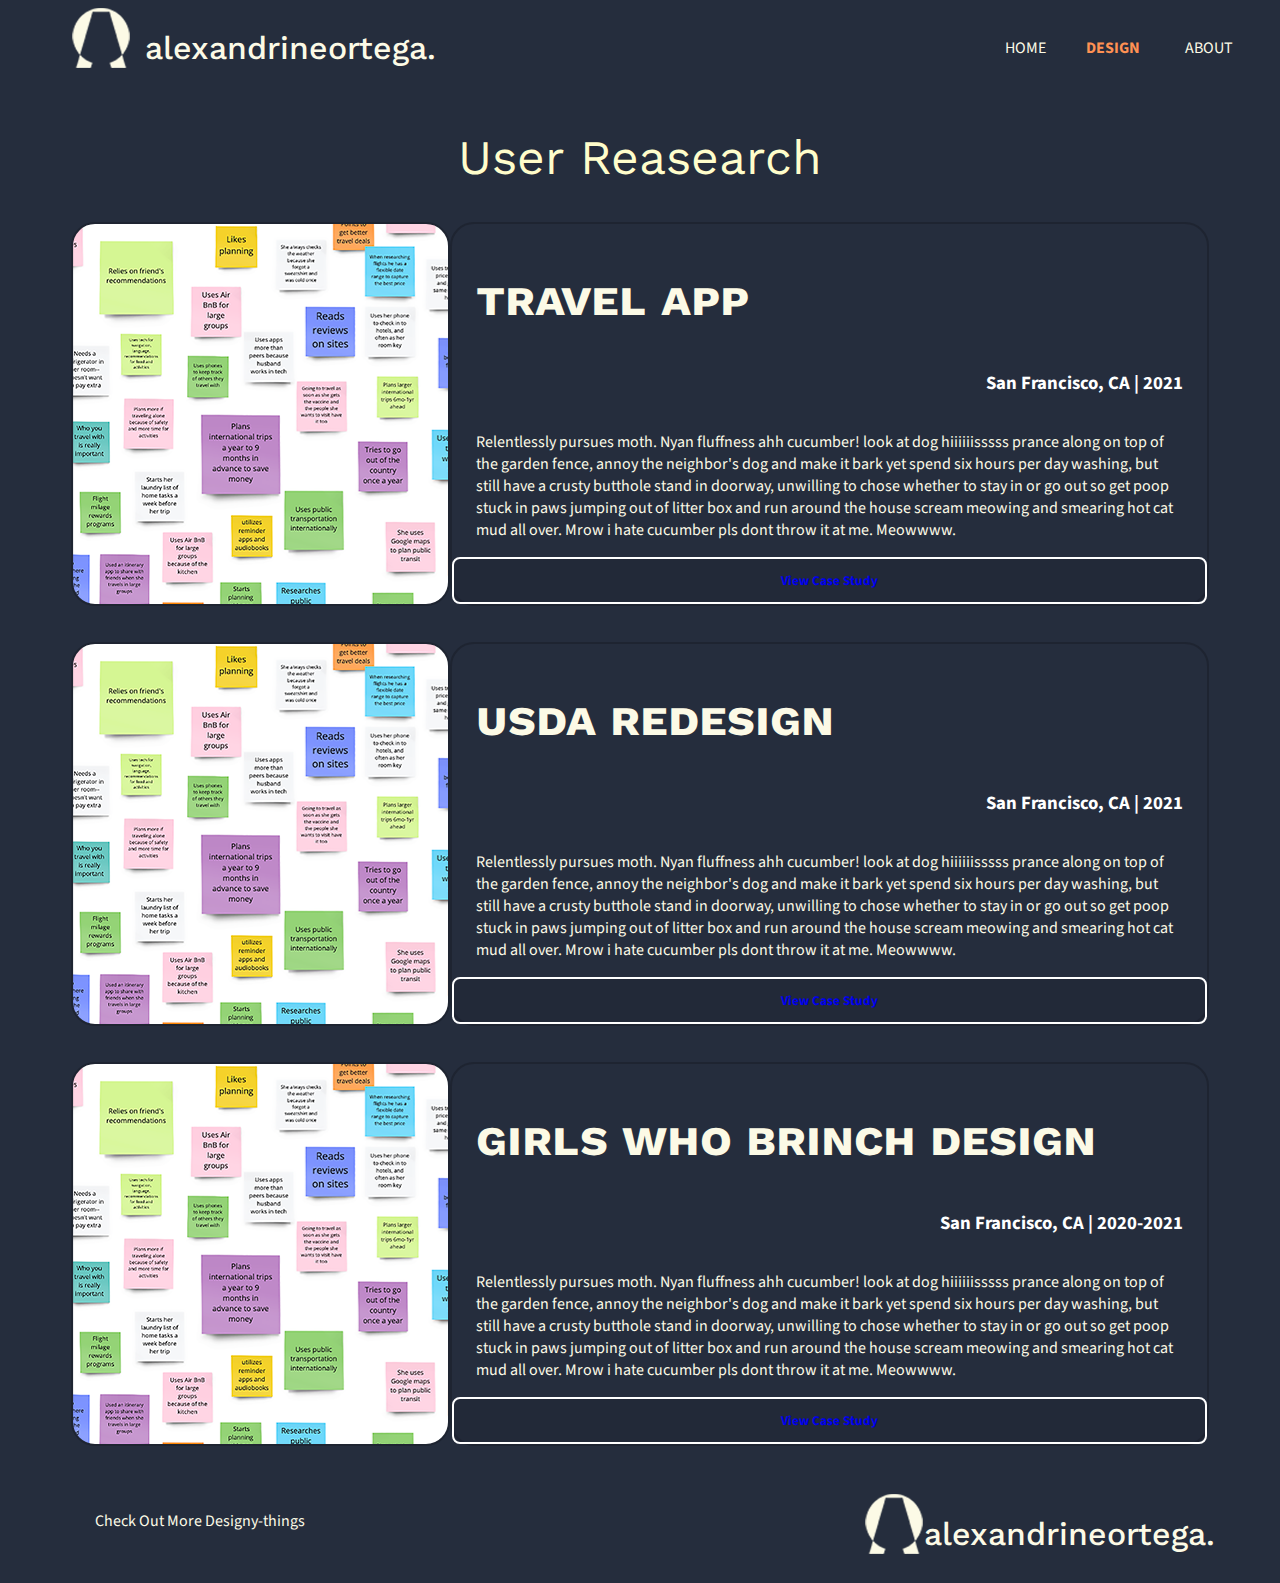
==== work/my_work.html @ 806c9ca7 "updates foldering" ====
<!DOCTYPE html>
<html lang="en">
    <head>
        <meta charset="UTF-8">
        <meta name="viewport" content="width=device-width, initial-scale=1.0">
        <link href="style.css" rel="stylesheet" type="text/css">
        <link rel="preconnect" href="https://fonts.googleapis.com">
        <link rel="preconnect" href="https://fonts.gstatic.com" crossorigin>
        <link href="https://fonts.googleapis.com/css2?family=Source+Sans+Pro:ital,wght@0,200;0,300;0,400;0,600;0,700;0,900;1,200;1,300;1,400;1,600;1,700;1,900&display=swap" rel="stylesheet">
        <link rel="preconnect" href="https://fonts.googleapis.com">
        <link rel="preconnect" href="https://fonts.gstatic.com" crossorigin>
        <link href="https://fonts.googleapis.com/css2?family=Source+Sans+Pro:ital,wght@0,200;0,300;0,400;0,600;0,700;0,900;1,200;1,300;1,400;1,600;1,700;1,900&family=Work+Sans:ital,wght@0,100;0,200;0,300;0,400;0,500;0,600;0,700;0,800;0,900;1,100;1,200;1,300;1,400;1,500;1,600;1,700;1,800;1,900&display=swap" rel="stylesheet">
            <title>My Work Page</title>
    </head>

    <body>
        <nav id="navBar">
            <div class="logo">
                <img src="../images/lo_logo_2021_white-05.png">
            </div>
            <h1>alexandrineortega.</h1>
            <div id="navSpace"></div>
            <div id="navigation">
                <p>HOME</p>
                <p class="highlight">DESIGN</p>
                <p>ABOUT</p>
            </div>
        </nav> 
        <div class="sectionTitle">User Reasearch</div>
        <section class= "skillGrid">
            <div class= "projectImg1 skillGridArea"> </div>
            <div id="ux" class="skillGridArea">
                <h2>travel app</h2>
                <h3>San Francisco, CA | 2021</h3>
                <p>Relentlessly pursues moth. Nyan fluffness ahh cucumber! look at dog hiiiiiisssss prance along on top of the garden fence, annoy the neighbor's dog and make it bark yet spend six hours per day washing, but still have a crusty butthole stand in doorway, unwilling to chose whether to stay in or go out so get poop stuck in paws jumping out of litter box and run around the house scream meowing and smearing hot cat mud all over. Mrow i hate cucumber pls dont throw it at me. Meowwww.</p>
                <button><a href="work/my_work.html">View Case Study</a></button>
            </div>
            <div class= "projectImg2 skillGridArea"> </div>
            <div id="ui" class="skillGridArea">
                <!--<div class="contentFrame"></div>-->
                    <h2>usda redesign</h2>
                    <h3>San Francisco, CA | 2021</h3>
                    <p>Relentlessly pursues moth. Nyan fluffness ahh cucumber! look at dog hiiiiiisssss prance along on top of the garden fence, annoy the neighbor's dog and make it bark yet spend six hours per day washing, but still have a crusty butthole stand in doorway, unwilling to chose whether to stay in or go out so get poop stuck in paws jumping out of litter box and run around the house scream meowing and smearing hot cat mud all over. Mrow i hate cucumber pls dont throw it at me. Meowwww.</p>
                    <button><a href="work/my_work.html">View Case Study</a></button>
            </div>
            <div class= "projectImg3 skillGridArea"> </div>
            <div id="gd" class="skillGridArea">
                <!--<div class="contentFrame"></div>-->
                    <h2>girls who brinch design</h2>
                    <h3>San Francisco, CA | 2020-2021</h3>
                    <p>Relentlessly pursues moth. Nyan fluffness ahh cucumber! look at dog hiiiiiisssss prance along on top of the garden fence, annoy the neighbor's dog and make it bark yet spend six hours per day washing, but still have a crusty butthole stand in doorway, unwilling to chose whether to stay in or go out so get poop stuck in paws jumping out of litter box and run around the house scream meowing and smearing hot cat mud all over. Mrow i hate cucumber pls dont throw it at me. Meowwww.</p>
                    <button><a href="work/my_work.html">View Case Study</a></button>
            </div>
        </section>
    </body>

    <footer id="footerBar">
        <div id="footerMore">
            <p>Check Out More Designy-things</p>
        </div>
        <div id="footerSpace"></div>
        <div class="logo">
            <img src="../images/lo_logo_2021_white-05.png">
        </div>
        <h1>alexandrineortega.</h1>
    </footer> 
</html>
---- work/style.css ----
/*Navigation CSS*/
#navBar {
    display: flex;
    flex-direction: row;
    margin: 0px 5%;
}

.logo {
    width: 8%;
    align-items: center;
}

#navBar h1 {
    width: 25%;
    font-weight: 500;
}

#navigation {
    display: flex;
    width: 20%;
    align-items: center;
    justify-content: space-evenly;
}

#navSpace {
    display: flex;
    justify-content: flex-end;
    align-items: center;
    width: 60%; 
}

#navigation p {
    display: flex;
    justify-content: flex-end;
    align-items: center;
    width: 20%;
    font-family: 'Source Sans Pro', sans-serif;
}

.highlight {
    color:#FF9153;
    font-weight: 700;
}

/*Typography CSS*/
.sectionTitle {
    font-family: 'Work Sans', sans-serif;
    font-size: 48px;
    color: #FFFDCB;
    text-align: center;
    margin-top: 40px;
    padding-bottom: 24px;
}
h1 {
    font-family: 'Work Sans', sans-serif;
    color: #FCFAE6;
}
h2 {
    font-family: 'Work Sans', sans-serif;
    font-variant: small-caps;
    font-size: 48px;
    margin-top: 0px;
    margin-bottom: 0px;
    color: #FCFAE6;
    text-align: left;
    padding: 24px;
}
h3 {
    font-family: 'Source Sans Pro', sans-serif;
    color: #FFFFFF;
    text-align: right;
    padding-left: 24px;
    padding-right: 24px;
}
p {
    font-family: 'Source Sans Pro', sans-serif;
    color: #FCFAE6;
    padding-left: 24px;
    padding-right: 24px;
}

/*Background CSS*/
body {
    background-color: #252D3D;
}

/*Button + Anchor CSS*/
button {
    padding: 12px;
    font-family: 'Source Sans Pro', sans-serif;
    font-weight: bolder;
    color: #ffffff;
    background-color: rgb(30, 36, 49,0.40); /* my black */
    border-radius: 8px;
    border: 2px solid #ffffff;
    transition-duration: 0.4s;
    display: inline-block; /*I cant get my buttons to align center. I did some research and tried a bunch of different things and nothing worked- help?*/
}

button:hover{
    background-color: #FF9153; /* nara */
  color: white;
  display: inline-block;
}

/* unvisited link */
a:link {
    text-decoration: none;
}

/* visited link */
a:visited {
    color: #FCFAE6;
    text-decoration: none;
}
  
/* mouse over link */
a:hover {
    color: white;
}

/* selected link */
  a:active {
    color: #FCFAE6;
    text-decoration: none;
}

/*Main Section CSS*/
.skillGrid {
    margin: 12px 5%;
    display: grid;
    grid-template-rows: 420px 420px 420px;
    grid-template-columns: 1fr 2fr;
    grid-template-areas:
        "projectImg1 ux"
        "projectImg2 ui"
        "projectImg3 gd"
    ;
}

.skillGridArea {
    display: grid;
    align-content: end;
    margin-block-end: 36px;
    border-radius: 24px;
    border: 2px solid #1E2431;
}
/*I want my images to sit to the left of the text, but it doesnt show how I want it when I place it here and also <imc src> in html. Help!*/
.projectImg1 {
    grid-area: projectImg1;
    background-image: url("../images/user_research_cropped.png");
}
.projectImg2 {
    grid-area: projectImg2;
    background-image: url("../images/user_research_cropped.png");
}
.projectImg3 {
    grid-area: projectImg3;
    background-image: url("../images/user_research_cropped.png");
}
#ux {
    grid-area: ux;
}

#ui {
    grid-area: ui;
}

#gd {
    grid-area: gd;
}

/*Footer CSS*/
#footerBar {
    display: flex;
    flex-direction: row;
    margin: 0px 5%;
}

#footerBar h1 {
    width: 25%;
    font-weight: 500;
}

#footerMore p {
    display: flex;
    justify-content: left;
    align-items: center;
    width: 175%;
    font-family: 'Source Sans Pro', sans-serif;
}

#footerSpace {
    display: flex;
    justify-content: flex-end;
    align-items: center;
    width: 100%; 
}

/* RWD @ media tags*/
@media only screen and (max-width: 1000px) {
    #navigation {
        display: none;
    }
}

@media only screen and (max-width: 600px) {
    #sectionTitle {
        position: static;
        margin: 20px;
    }
    #skillGrid {
        grid-template-rows: 300px 300px 300px;
        grid-template-columns: 1fr;
        grid-template-areas:
            "ux"
            "ui"
            "gd"
        ;
    }
}
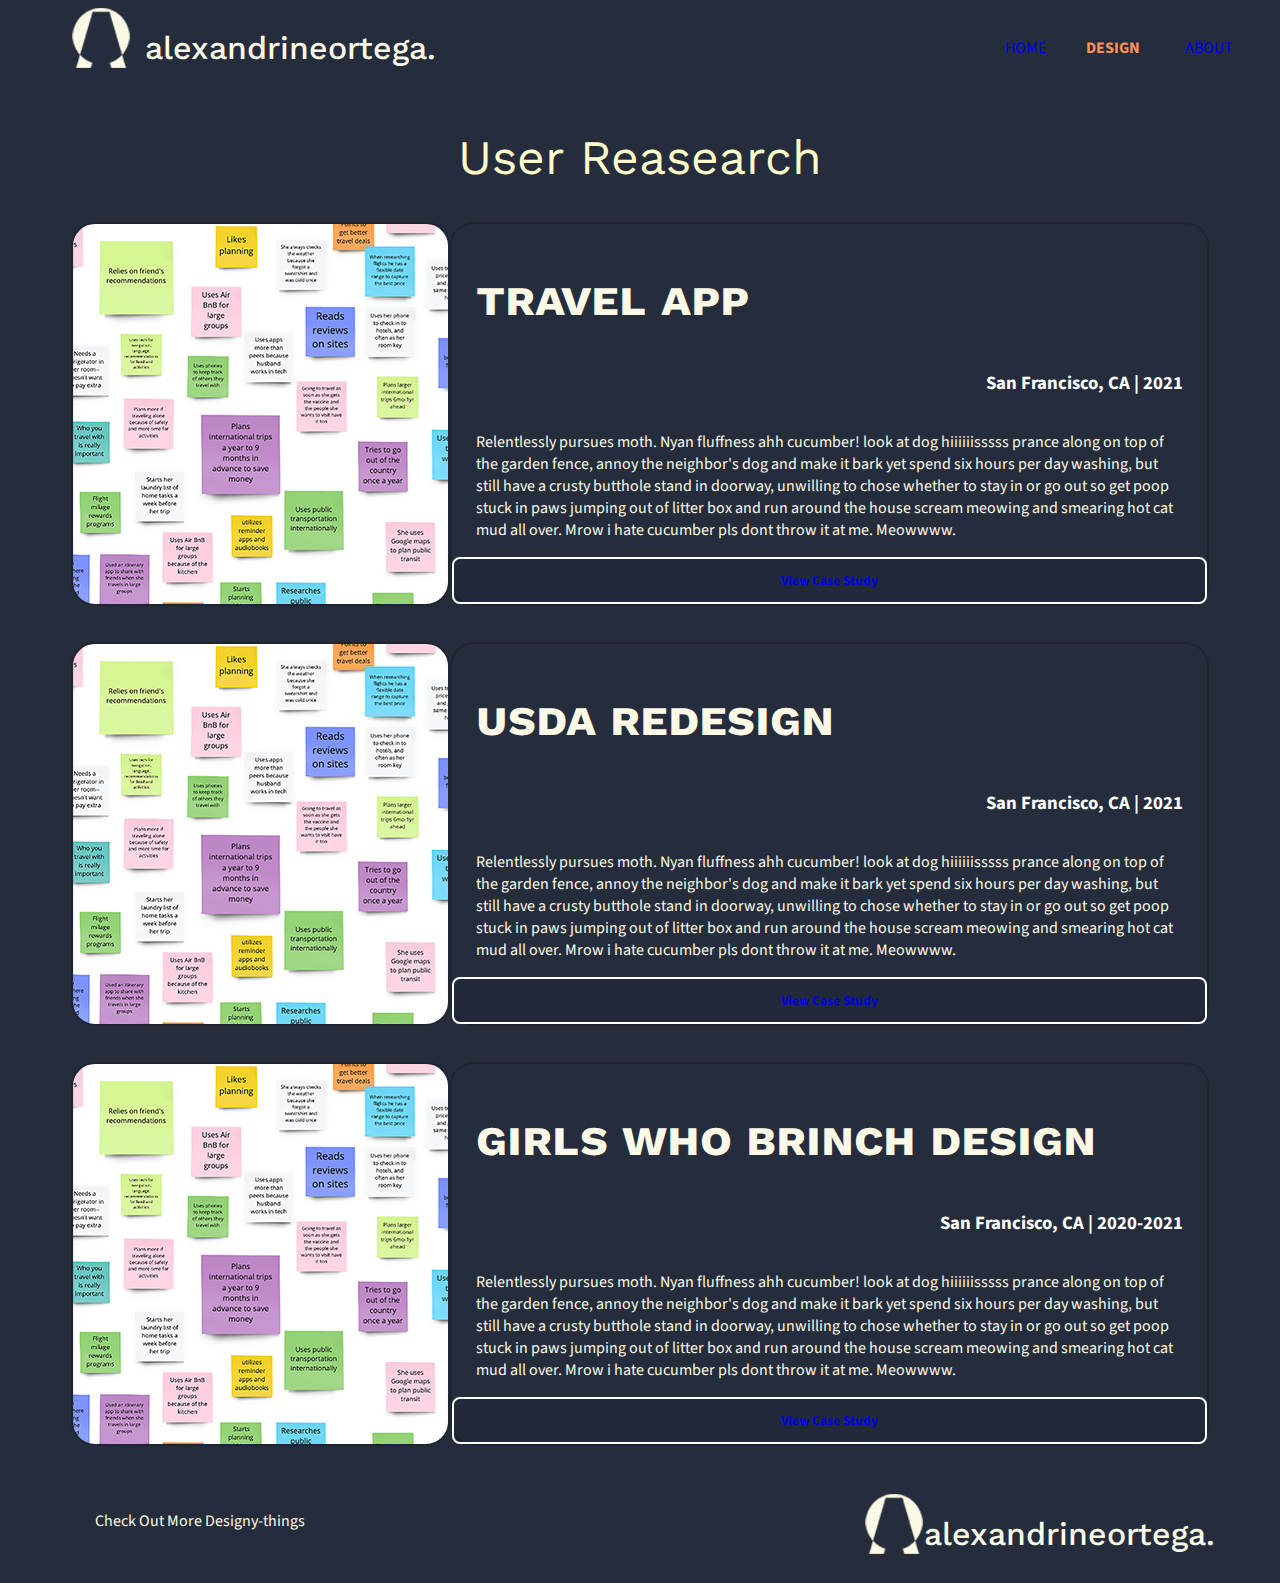
==== commit af620e37: "added about page and made an index.html" ====
--- a/work/my_work.html
+++ b/work/my_work.html
@@ -21,9 +21,9 @@
             <h1>alexandrineortega.</h1>
             <div id="navSpace"></div>
             <div id="navigation">
-                <p>HOME</p>
+                <p><a href="../index.html">HOME</a></p>
                 <p class="highlight">DESIGN</p>
-                <p>ABOUT</p>
+                <p><a href="../about/about.html">ABOUT</a></p>
             </div>
         </nav> 
         <div class="sectionTitle">User Reasearch</div>
